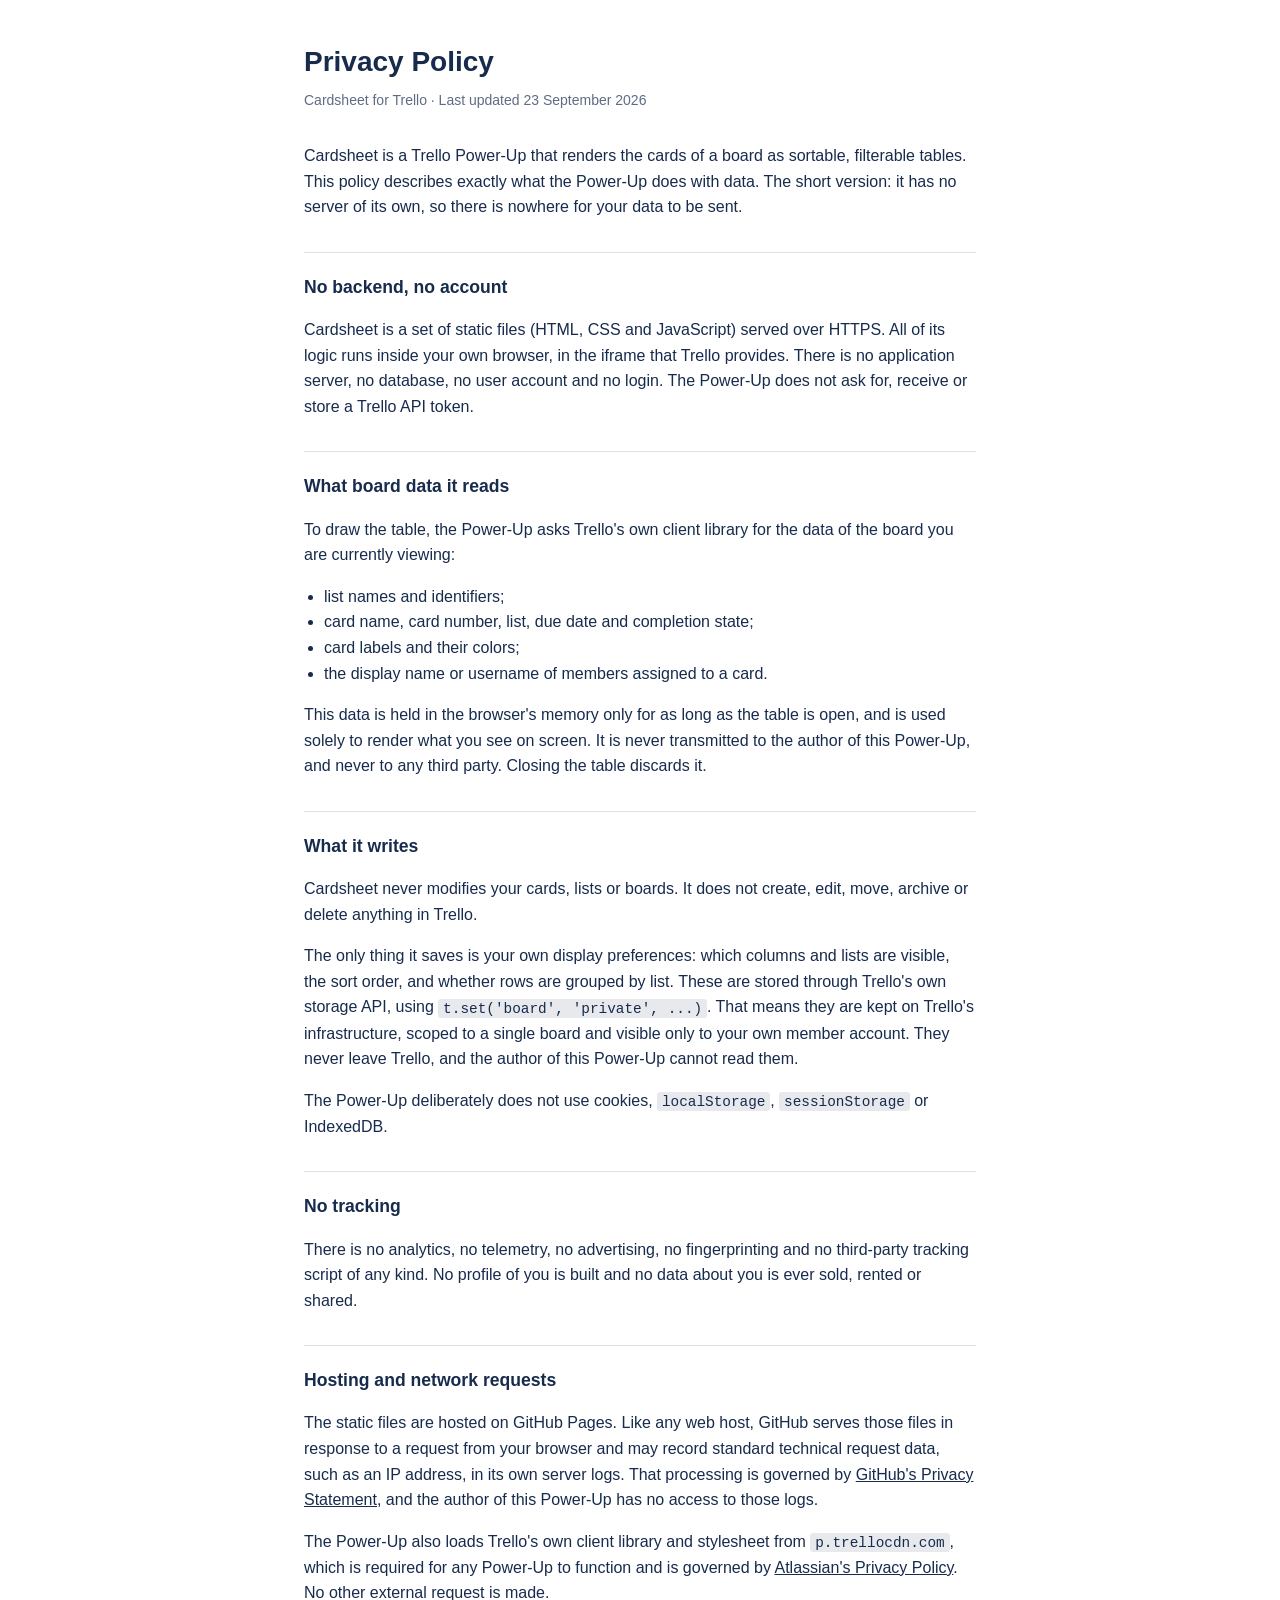
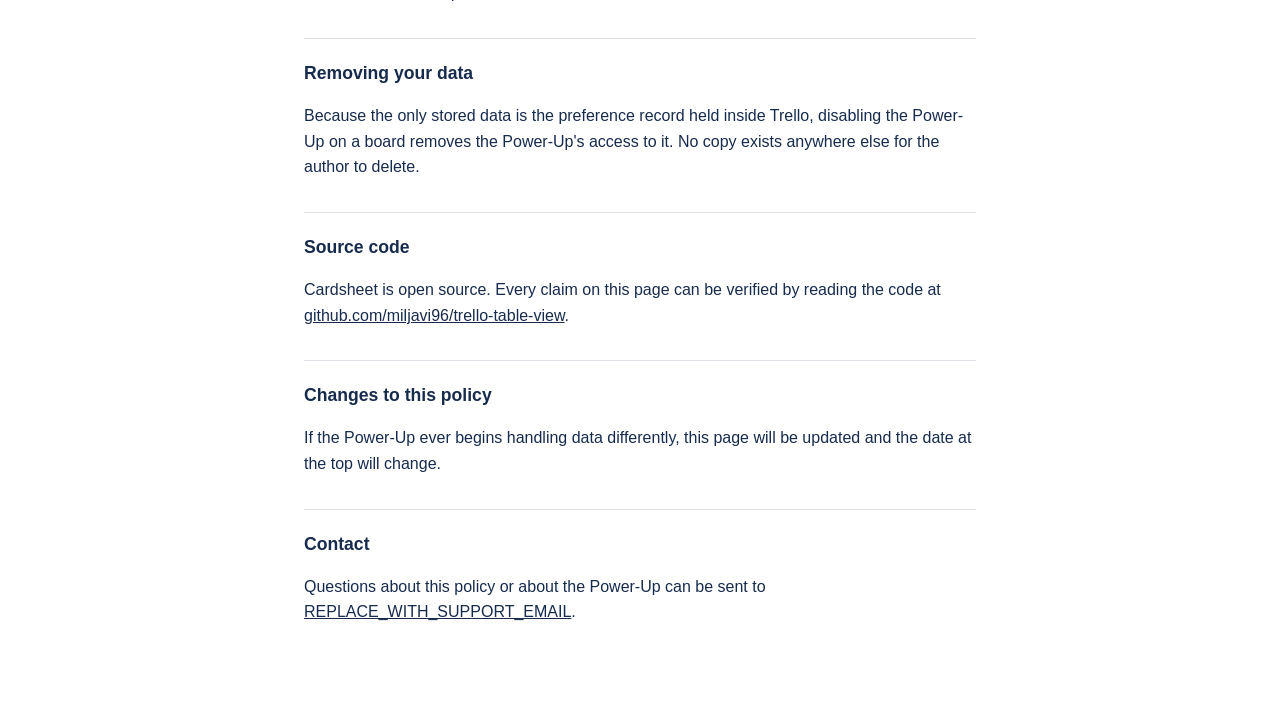
==== privacy.html @ 57498039 "docs: add a privacy policy and a listing submission kit A privacy policy URL is a mandatory field of" ====
<!DOCTYPE html>
<html lang="en">
  <head>
    <meta charset="utf-8" />
    <meta name="viewport" content="width=device-width, initial-scale=1" />
    <title>Privacy Policy &mdash; Cardsheet for Trello</title>
    <style>
      :root {
        color-scheme: light dark;
        --fg: #172b4d;
        --muted: #5e6c84;
        --bg: #ffffff;
        --rule: #dfe1e6;
      }

      @media (prefers-color-scheme: dark) {
        :root {
          --fg: #b6c2cf;
          --muted: #8c9bab;
          --bg: #1d2125;
          --rule: #2c333a;
        }
      }

      body {
        margin: 0 auto;
        max-width: 42rem;
        padding: 2.5rem 1.25rem 4rem;
        background: var(--bg);
        color: var(--fg);
        font: 16px/1.6 -apple-system, BlinkMacSystemFont, "Segoe UI", Roboto, Helvetica, Arial, sans-serif;
      }

      h1 {
        margin: 0 0 0.25rem;
        font-size: 1.75rem;
      }

      h2 {
        margin: 2rem 0 0.5rem;
        padding-top: 1.25rem;
        border-top: 1px solid var(--rule);
        font-size: 1.1rem;
      }

      .updated {
        margin: 0 0 2rem;
        color: var(--muted);
        font-size: 0.875rem;
      }

      ul {
        padding-left: 1.25rem;
      }

      code {
        padding: 0.1rem 0.3rem;
        border-radius: 3px;
        background: rgba(137, 147, 164, 0.2);
        font-size: 0.9em;
      }

      a {
        color: inherit;
      }
    </style>
  </head>
  <body>
    <h1>Privacy Policy</h1>
    <p class="updated">Cardsheet for Trello &middot; Last updated 23 September 2026</p>

    <p>
      Cardsheet is a Trello Power-Up that renders the cards of a board as
      sortable, filterable tables. This policy describes exactly what the
      Power-Up does with data. The short version: it has no server of its own,
      so there is nowhere for your data to be sent.
    </p>

    <h2>No backend, no account</h2>
    <p>
      Cardsheet is a set of static files (HTML, CSS and JavaScript) served over
      HTTPS. All of its logic runs inside your own browser, in the iframe that
      Trello provides. There is no application server, no database, no user
      account and no login. The Power-Up does not ask for, receive or store a
      Trello API token.
    </p>

    <h2>What board data it reads</h2>
    <p>
      To draw the table, the Power-Up asks Trello's own client library for the
      data of the board you are currently viewing:
    </p>
    <ul>
      <li>list names and identifiers;</li>
      <li>card name, card number, list, due date and completion state;</li>
      <li>card labels and their colors;</li>
      <li>the display name or username of members assigned to a card.</li>
    </ul>
    <p>
      This data is held in the browser's memory only for as long as the table is
      open, and is used solely to render what you see on screen. It is never
      transmitted to the author of this Power-Up, and never to any third party.
      Closing the table discards it.
    </p>

    <h2>What it writes</h2>
    <p>
      Cardsheet never modifies your cards, lists or boards. It does not create,
      edit, move, archive or delete anything in Trello.
    </p>
    <p>
      The only thing it saves is your own display preferences: which columns and
      lists are visible, the sort order, and whether rows are grouped by list.
      These are stored through Trello's own storage API, using
      <code>t.set('board', 'private', ...)</code>. That means they are kept on
      Trello's infrastructure, scoped to a single board and visible only to your
      own member account. They never leave Trello, and the author of this
      Power-Up cannot read them.
    </p>
    <p>
      The Power-Up deliberately does not use cookies,
      <code>localStorage</code>, <code>sessionStorage</code> or IndexedDB.
    </p>

    <h2>No tracking</h2>
    <p>
      There is no analytics, no telemetry, no advertising, no fingerprinting and
      no third-party tracking script of any kind. No profile of you is built and
      no data about you is ever sold, rented or shared.
    </p>

    <h2>Hosting and network requests</h2>
    <p>
      The static files are hosted on GitHub Pages. Like any web host, GitHub
      serves those files in response to a request from your browser and may
      record standard technical request data, such as an IP address, in its own
      server logs. That processing is governed by
      <a href="https://docs.github.com/en/site-policy/privacy-policies/github-general-privacy-statement" target="_blank" rel="noopener noreferrer">GitHub's Privacy Statement</a>,
      and the author of this Power-Up has no access to those logs.
    </p>
    <p>
      The Power-Up also loads Trello's own client library and stylesheet from
      <code>p.trellocdn.com</code>, which is required for any Power-Up to
      function and is governed by
      <a href="https://www.atlassian.com/legal/privacy-policy" target="_blank" rel="noopener noreferrer">Atlassian's Privacy Policy</a>.
      No other external request is made.
    </p>

    <h2>Removing your data</h2>
    <p>
      Because the only stored data is the preference record held inside Trello,
      disabling the Power-Up on a board removes the Power-Up's access to it. No
      copy exists anywhere else for the author to delete.
    </p>

    <h2>Source code</h2>
    <p>
      Cardsheet is open source. Every claim on this page can be verified by
      reading the code at
      <a href="https://github.com/miljavi96/trello-table-view" target="_blank" rel="noopener noreferrer">github.com/miljavi96/trello-table-view</a>.
    </p>

    <h2>Changes to this policy</h2>
    <p>
      If the Power-Up ever begins handling data differently, this page will be
      updated and the date at the top will change.
    </p>

    <h2>Contact</h2>
    <p>
      Questions about this policy or about the Power-Up can be sent to
      <a href="mailto:REPLACE_WITH_SUPPORT_EMAIL">REPLACE_WITH_SUPPORT_EMAIL</a>.
    </p>
  </body>
</html>
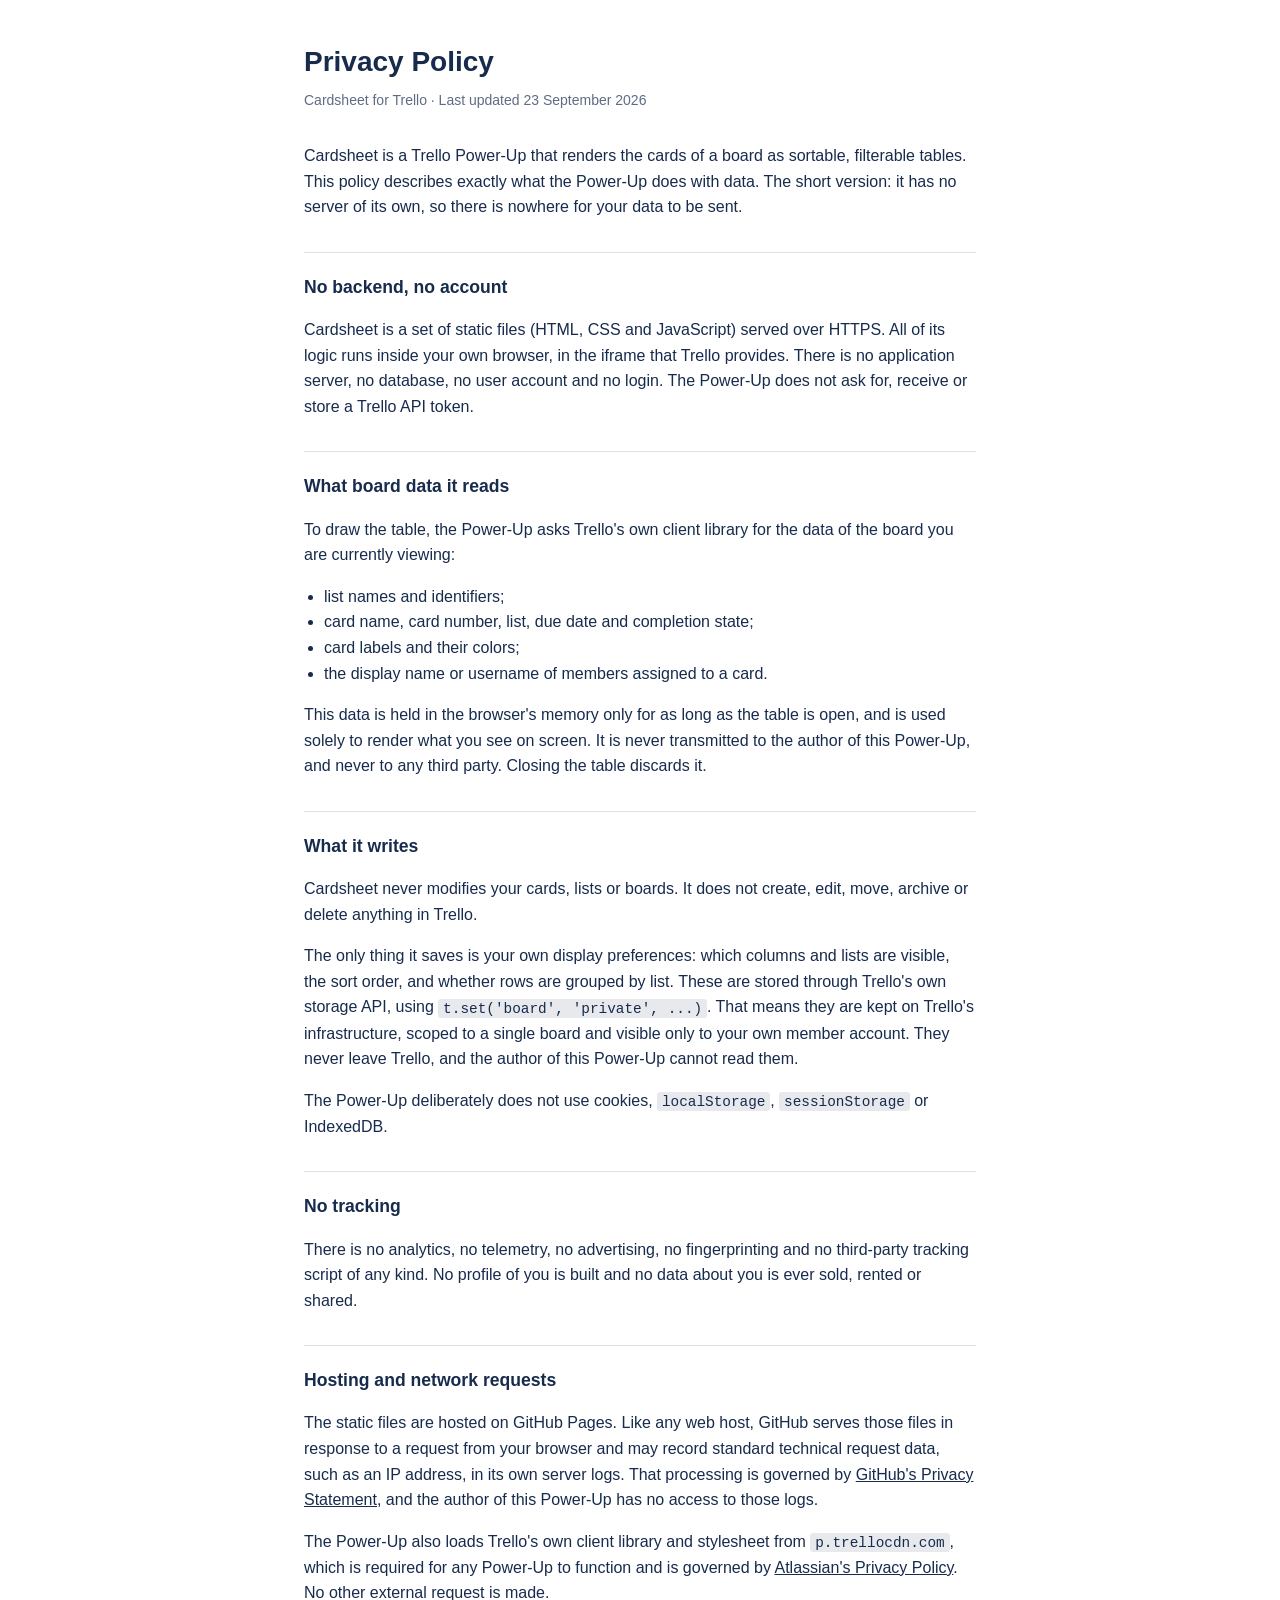
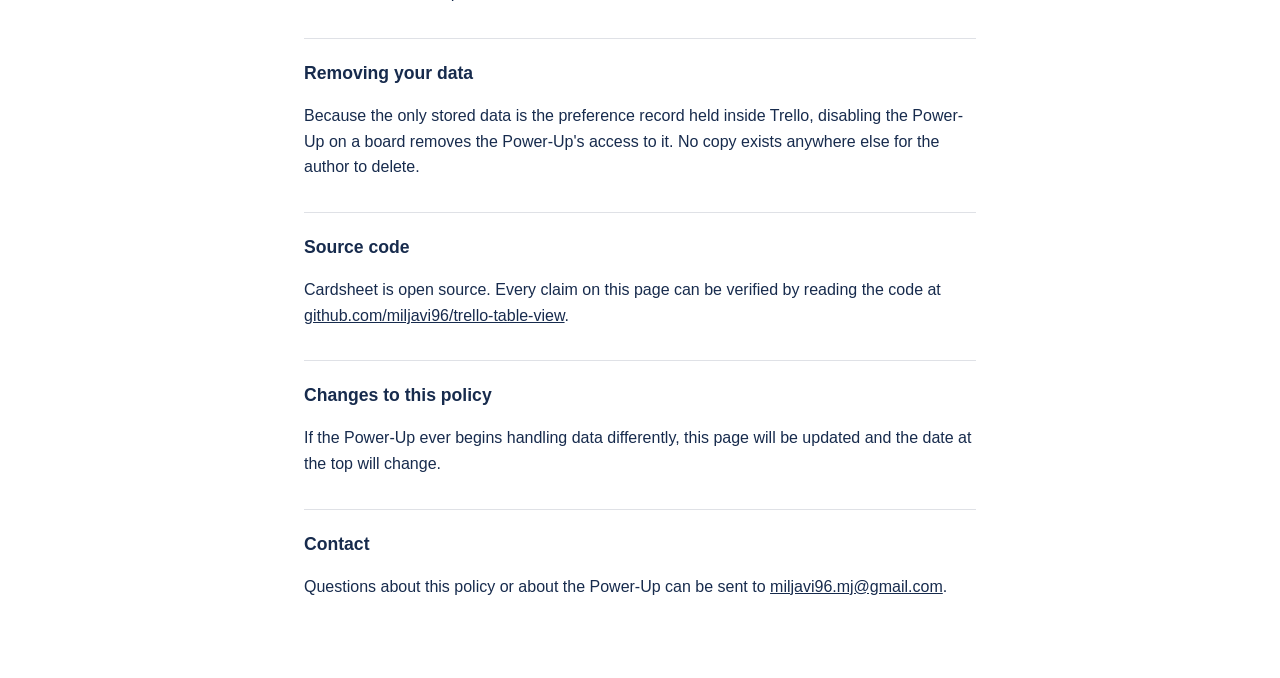
==== commit 01ce1056: "docs: set the support email on the privacy policy The public listing requires a reachable support ad" ====
--- a/privacy.html
+++ b/privacy.html
@@ -169,7 +169,7 @@
     <h2>Contact</h2>
     <p>
       Questions about this policy or about the Power-Up can be sent to
-      <a href="mailto:REPLACE_WITH_SUPPORT_EMAIL">REPLACE_WITH_SUPPORT_EMAIL</a>.
+      <a href="mailto:miljavi96.mj@gmail.com">miljavi96.mj@gmail.com</a>.
     </p>
   </body>
 </html>
